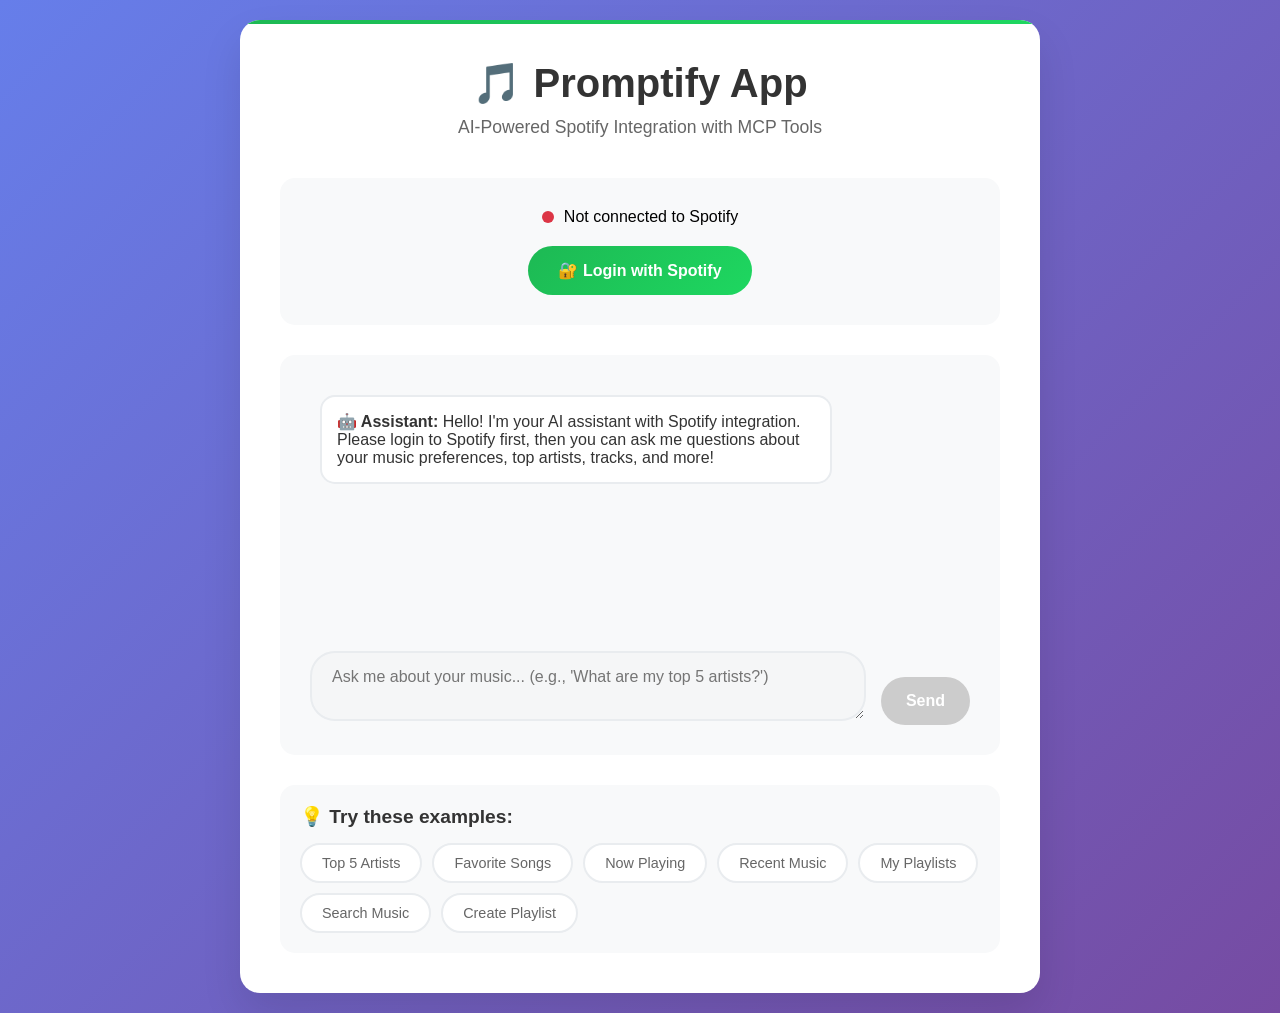
==== app/view/index.html @ a99286ca "restruction of the project" ====
<!DOCTYPE html>
<html lang="en">
<head>
    <meta charset="UTF-8">
    <meta name="viewport" content="width=device-width, initial-scale=1.0">
    <title>Promptify App - AI-Powered Spotify Integration</title>
    <style>
        * {
            margin: 0;
            padding: 0;
            box-sizing: border-box;
        }

        body {
            font-family: 'Segoe UI', Tahoma, Geneva, Verdana, sans-serif;
            background: linear-gradient(135deg, #667eea 0%, #764ba2 100%);
            min-height: 100vh;
            display: flex;
            align-items: center;
            justify-content: center;
            padding: 20px;
        }

        .container {
            background: white;
            border-radius: 20px;
            box-shadow: 0 20px 40px rgba(0, 0, 0, 0.1);
            padding: 40px;
            max-width: 800px;
            width: 100%;
            position: relative;
            overflow: hidden;
        }

        .container::before {
            content: '';
            position: absolute;
            top: 0;
            left: 0;
            right: 0;
            height: 4px;
            background: linear-gradient(90deg, #1db954, #1ed760);
        }

        .header {
            text-align: center;
            margin-bottom: 40px;
        }

        .header h1 {
            color: #333;
            font-size: 2.5rem;
            margin-bottom: 10px;
            font-weight: 700;
        }

        .header p {
            color: #666;
            font-size: 1.1rem;
        }

        .auth-section {
            background: #f8f9fa;
            border-radius: 15px;
            padding: 30px;
            margin-bottom: 30px;
            text-align: center;
        }

        .auth-status {
            display: flex;
            align-items: center;
            justify-content: center;
            gap: 10px;
            margin-bottom: 20px;
        }

        .status-indicator {
            width: 12px;
            height: 12px;
            border-radius: 50%;
            background: #dc3545;
            animation: pulse 2s infinite;
        }

        .status-indicator.connected {
            background: #28a745;
        }

        @keyframes pulse {
            0% { opacity: 1; }
            50% { opacity: 0.5; }
            100% { opacity: 1; }
        }

        .btn {
            background: linear-gradient(135deg, #1db954, #1ed760);
            color: white;
            border: none;
            padding: 15px 30px;
            border-radius: 50px;
            font-size: 1rem;
            font-weight: 600;
            cursor: pointer;
            transition: all 0.3s ease;
            text-decoration: none;
            display: inline-block;
        }

        .btn:hover {
            transform: translateY(-2px);
            box-shadow: 0 10px 20px rgba(29, 185, 84, 0.3);
        }

        .btn:disabled {
            background: #ccc;
            cursor: not-allowed;
            transform: none;
            box-shadow: none;
        }

        .chat-container {
            background: #f8f9fa;
            border-radius: 15px;
            padding: 30px;
            margin-bottom: 30px;
            min-height: 400px;
            display: flex;
            flex-direction: column;
        }

        .chat-messages {
            flex: 1;
            overflow-y: auto;
            margin-bottom: 20px;
            max-height: 300px;
            padding: 10px;
        }

        .message {
            margin-bottom: 15px;
            padding: 15px;
            border-radius: 15px;
            max-width: 80%;
            word-wrap: break-word;
        }

        .message.user {
            background: linear-gradient(135deg, #667eea, #764ba2);
            color: white;
            margin-left: auto;
            text-align: right;
        }

        .message.assistant {
            background: white;
            border: 2px solid #e9ecef;
            color: #333;
        }

        .message.loading {
            background: #e9ecef;
            color: #666;
            font-style: italic;
        }

        .input-section {
            display: flex;
            gap: 15px;
            align-items: flex-end;
        }

        .input-container {
            flex: 1;
            position: relative;
        }

        .prompt-input {
            width: 100%;
            padding: 15px 20px;
            border: 2px solid #e9ecef;
            border-radius: 25px;
            font-size: 1rem;
            resize: vertical;
            min-height: 50px;
            max-height: 120px;
            font-family: inherit;
            transition: border-color 0.3s ease;
        }

        .prompt-input:focus {
            outline: none;
            border-color: #1db954;
        }

        .send-btn {
            background: linear-gradient(135deg, #1db954, #1ed760);
            color: white;
            border: none;
            padding: 15px 25px;
            border-radius: 25px;
            font-size: 1rem;
            font-weight: 600;
            cursor: pointer;
            transition: all 0.3s ease;
            white-space: nowrap;
        }

        .send-btn:hover:not(:disabled) {
            transform: translateY(-2px);
            box-shadow: 0 10px 20px rgba(29, 185, 84, 0.3);
        }

        .send-btn:disabled {
            background: #ccc;
            cursor: not-allowed;
            transform: none;
            box-shadow: none;
        }

        .examples {
            background: #f8f9fa;
            border-radius: 15px;
            padding: 20px;
        }

        .examples h3 {
            color: #333;
            margin-bottom: 15px;
            font-size: 1.2rem;
        }

        .example-buttons {
            display: flex;
            flex-wrap: wrap;
            gap: 10px;
        }

        .example-btn {
            background: white;
            color: #666;
            border: 2px solid #e9ecef;
            padding: 10px 20px;
            border-radius: 20px;
            font-size: 0.9rem;
            cursor: pointer;
            transition: all 0.3s ease;
        }

        .example-btn:hover {
            border-color: #1db954;
            color: #1db954;
        }

        .token-info {
            background: #e8f5e8;
            border: 1px solid #28a745;
            border-radius: 10px;
            padding: 15px;
            margin-top: 20px;
            font-size: 0.9rem;
            color: #155724;
        }

        .error-message {
            background: #f8d7da;
            border: 1px solid #f5c6cb;
            border-radius: 10px;
            padding: 15px;
            margin-top: 20px;
            color: #721c24;
        }

        .loading-spinner {
            display: inline-block;
            width: 20px;
            height: 20px;
            border: 3px solid #f3f3f3;
            border-top: 3px solid #1db954;
            border-radius: 50%;
            animation: spin 1s linear infinite;
        }

        @keyframes spin {
            0% { transform: rotate(0deg); }
            100% { transform: rotate(360deg); }
        }

        @media (max-width: 768px) {
            .container {
                padding: 20px;
                margin: 10px;
            }

            .header h1 {
                font-size: 2rem;
            }

            .input-section {
                flex-direction: column;
            }

            .example-buttons {
                justify-content: center;
            }
        }
    </style>
</head>
<body>
    <div class="container">
        <div class="header">
            <h1>🎵 Promptify App</h1>
            <p>AI-Powered Spotify Integration with MCP Tools</p>
        </div>

        <div class="auth-section">
            <div class="auth-status">
                <div class="status-indicator" id="statusIndicator"></div>
                <span id="authStatus">Not connected to Spotify</span>
            </div>
            <button class="btn" id="loginBtn" onclick="loginToSpotify()">
                🔐 Login with Spotify
            </button>
            <button class="btn" id="logoutBtn" onclick="logoutFromSpotify()" style="display: none; margin-left: 10px;">
                🚪 Logout
            </button>
            <div id="tokenInfo" class="token-info" style="display: none;">
                <strong>✅ Connected!</strong> Your Spotify token is automatically managed.
            </div>
        </div>

        <div class="chat-container">
            <div class="chat-messages" id="chatMessages">
                <div class="message assistant">
                    <strong>🤖 Assistant:</strong> Hello! I'm your AI assistant with Spotify integration. 
                    Please login to Spotify first, then you can ask me questions about your music preferences, 
                    top artists, tracks, and more!
                </div>
            </div>

            <div class="input-section">
                <div class="input-container">
                    <textarea 
                        class="prompt-input" 
                        id="promptInput" 
                        placeholder="Ask me about your music... (e.g., 'What are my top 5 artists?')"
                        rows="2"
                        disabled
                    ></textarea>
                </div>
                <button class="send-btn" id="sendBtn" onclick="sendMessage()" disabled>
                    Send
                </button>
            </div>
        </div>

        <div class="examples">
            <h3>💡 Try these examples:</h3>
            <div class="example-buttons">
                <button class="example-btn" onclick="useExample('What are my top 5 artists?')">
                    Top 5 Artists
                </button>
                <button class="example-btn" onclick="useExample('What are my favorite songs?')">
                    Favorite Songs
                </button>
                <button class="example-btn" onclick="useExample('What is currently playing?')">
                    Now Playing
                </button>
                <button class="example-btn" onclick="useExample('What did I listen to recently?')">
                    Recent Music
                </button>
                <button class="example-btn" onclick="useExample('What playlists do I have?')">
                    My Playlists
                </button>
                <button class="example-btn" onclick="useExample('Search for songs by Taylor Swift')">
                    Search Music
                </button>
                <button class="example-btn" onclick="useExample('Make me a playlist of 15 tracks combining melodic death/black metal')">
                    Create Playlist
                </button>
            </div>
        </div>
    </div>

    <script>
        let spotifyToken = null;
        let isAuthenticated = false;

        // Check authentication status on page load
        window.onload = function() {
            checkAuthStatus();
        };

        async function checkAuthStatus() {
            try {
                // Check if we have a token in localStorage
                const savedToken = localStorage.getItem('spotify_token');
                const tokenExpiry = localStorage.getItem('spotify_token_expiry');
                
                if (savedToken && tokenExpiry && new Date() < new Date(tokenExpiry)) {
                    spotifyToken = savedToken;
                    isAuthenticated = true;
                    updateAuthStatus(true);
                } else {
                    // Clear expired token
                    localStorage.removeItem('spotify_token');
                    localStorage.removeItem('spotify_token_expiry');
                    updateAuthStatus(false);
                }
            } catch (error) {
                console.error('Error checking auth status:', error);
                updateAuthStatus(false);
            }
        }

        function updateAuthStatus(authenticated) {
            const statusIndicator = document.getElementById('statusIndicator');
            const authStatus = document.getElementById('authStatus');
            const loginBtn = document.getElementById('loginBtn');
            const logoutBtn = document.getElementById('logoutBtn');
            const tokenInfo = document.getElementById('tokenInfo');
            const promptInput = document.getElementById('promptInput');
            const sendBtn = document.getElementById('sendBtn');

            if (authenticated) {
                statusIndicator.classList.add('connected');
                authStatus.textContent = 'Connected to Spotify';
                loginBtn.textContent = '🔄 Reconnect to Spotify';
                logoutBtn.style.display = 'inline-block';
                tokenInfo.style.display = 'block';
                promptInput.disabled = false;
                sendBtn.disabled = false;
            } else {
                statusIndicator.classList.remove('connected');
                authStatus.textContent = 'Not connected to Spotify';
                loginBtn.textContent = '🔐 Login with Spotify';
                logoutBtn.style.display = 'none';
                tokenInfo.style.display = 'none';
                promptInput.disabled = true;
                sendBtn.disabled = true;
            }
        }

        function loginToSpotify() {
            // Check if user is already authenticated
            if (isAuthenticated) {
                // User is already logged in, show a friendly message
                const chatMessages = document.getElementById('chatMessages');
                const messageId = addMessage('assistant', 'You are already logged in to Spotify! You can start asking questions about your music right away. 🎵', false);
                return;
            }
            
            // User is not authenticated, proceed with login
            window.location.href = '/login';
        }

        function logoutFromSpotify() {
            // Clear stored tokens
            localStorage.removeItem('spotify_token');
            localStorage.removeItem('spotify_token_expiry');
            
            // Reset authentication state
            spotifyToken = null;
            isAuthenticated = false;
            
            // Update UI
            updateAuthStatus(false);
            
            // Clear chat messages
            const chatMessages = document.getElementById('chatMessages');
            chatMessages.innerHTML = '<div class="message assistant"><strong>🤖 Assistant:</strong> You have been logged out. Please login again to continue using Spotify features.</div>';
            
            alert('Successfully logged out from Spotify!');
        }

        function useExample(example) {
            if (!isAuthenticated) {
                alert('Please login to Spotify first!');
                return;
            }
            document.getElementById('promptInput').value = example;
        }

        async function sendMessage() {
            const promptInput = document.getElementById('promptInput');
            const sendBtn = document.getElementById('sendBtn');
            const chatMessages = document.getElementById('chatMessages');
            
            const message = promptInput.value.trim();
            if (!message) return;

            if (!isAuthenticated) {
                alert('Please login to Spotify first!');
                return;
            }

            // Add user message to chat
            addMessage('user', message);
            promptInput.value = '';
            
            // Add loading message
            const loadingId = addMessage('assistant', 'Thinking...', true);
            
            // Disable send button
            sendBtn.disabled = true;
            sendBtn.innerHTML = '<div class="loading-spinner"></div>';

            try {
                const response = await fetch('/ask', {
                    method: 'POST',
                    headers: {
                        'Content-Type': 'application/json',
                    },
                    body: JSON.stringify({
                        prompt: message,
                        spotify_access_token: spotifyToken
                    })
                });

                const data = await response.json();
                
                // Remove loading message
                removeMessage(loadingId);
                
                if (response.ok) {
                    addMessage('assistant', data.answer);
                } else {
                    addMessage('assistant', `Error: ${data.detail || 'Something went wrong'}`);
                }
            } catch (error) {
                removeMessage(loadingId);
                addMessage('assistant', `Error: ${error.message}`);
            } finally {
                // Re-enable send button
                sendBtn.disabled = false;
                sendBtn.textContent = 'Send';
            }
        }

        function addMessage(sender, content, isLoading = false) {
            const chatMessages = document.getElementById('chatMessages');
            const messageDiv = document.createElement('div');
            const messageId = 'msg_' + Date.now() + '_' + Math.random().toString(36).substr(2, 9);
            
            messageDiv.id = messageId;
            messageDiv.className = `message ${sender}`;
            
            if (isLoading) {
                messageDiv.innerHTML = `<strong>🤖 Assistant:</strong> <div class="loading-spinner"></div> ${content}`;
            } else {
                const senderName = sender === 'user' ? '👤 You' : '🤖 Assistant';
                messageDiv.innerHTML = `<strong>${senderName}:</strong> ${content}`;
            }
            
            chatMessages.appendChild(messageDiv);
            chatMessages.scrollTop = chatMessages.scrollHeight;
            
            return messageId;
        }

        function removeMessage(messageId) {
            const message = document.getElementById(messageId);
            if (message) {
                message.remove();
            }
        }

        // Handle Enter key in textarea
        document.getElementById('promptInput').addEventListener('keydown', function(e) {
            if (e.key === 'Enter' && !e.shiftKey) {
                e.preventDefault();
                sendMessage();
            }
        });

        // Auto-resize textarea
        document.getElementById('promptInput').addEventListener('input', function() {
            this.style.height = 'auto';
            this.style.height = Math.min(this.scrollHeight, 120) + 'px';
        });
    </script>
</body>
</html>
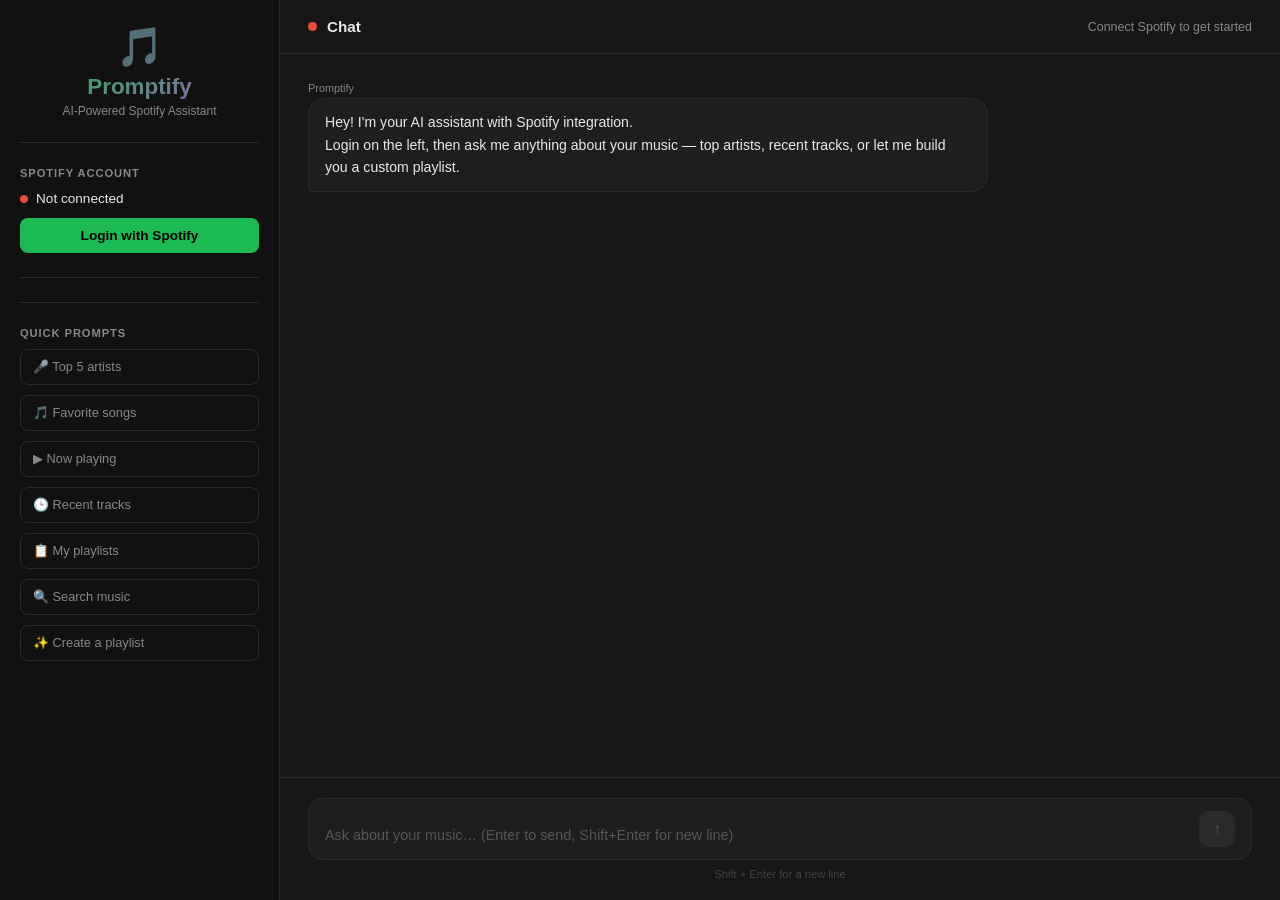
==== commit 60032459: "enhance UI and add database schema and conversation/message management" ====
--- a/app/view/index.html
+++ b/app/view/index.html
@@ -3,581 +3,670 @@
 <head>
     <meta charset="UTF-8">
     <meta name="viewport" content="width=device-width, initial-scale=1.0">
-    <title>Promptify App - AI-Powered Spotify Integration</title>
+    <title>Promptify — AI Spotify Assistant</title>
     <style>
-        * {
-            margin: 0;
-            padding: 0;
-            box-sizing: border-box;
-        }
-
-        body {
+        * { margin: 0; padding: 0; box-sizing: border-box; }
+
+        :root {
+            --green:      #1db954;
+            --green-dim:  #17a349;
+            --purple:     #764ba2;
+            --purple-dim: #5a3880;
+            --bg:         #0d0d0d;
+            --sidebar-bg: #111111;
+            --chat-bg:    #161616;
+            --border:     #2a2a2a;
+            --text:       #e8e8e8;
+            --text-muted: #888;
+            --user-bubble:    #764ba2;
+            --assist-bubble:  #1e1e1e;
+        }
+
+        html, body {
+            height: 100%;
             font-family: 'Segoe UI', Tahoma, Geneva, Verdana, sans-serif;
-            background: linear-gradient(135deg, #667eea 0%, #764ba2 100%);
-            min-height: 100vh;
+            background: var(--bg);
+            color: var(--text);
+            overflow: hidden;
+        }
+
+        /* ── LAYOUT ─────────────────────────────────────────── */
+        .app {
+            display: flex;
+            height: 100vh;
+        }
+
+        /* ── SIDEBAR ─────────────────────────────────────────── */
+        .sidebar {
+            width: 280px;
+            min-width: 280px;
+            background: var(--sidebar-bg);
+            border-right: 1px solid var(--border);
+            display: flex;
+            flex-direction: column;
+            overflow-y: auto;
+            padding: 28px 20px;
+            gap: 24px;
+        }
+
+        .brand {
+            text-align: center;
+        }
+
+        .brand-icon {
+            font-size: 2.4rem;
+            line-height: 1;
+            margin-bottom: 8px;
+        }
+
+        .brand h1 {
+            font-size: 1.4rem;
+            font-weight: 700;
+            background: linear-gradient(135deg, var(--green), #9b59b6);
+            -webkit-background-clip: text;
+            -webkit-text-fill-color: transparent;
+            background-clip: text;
+        }
+
+        .brand p {
+            font-size: 0.75rem;
+            color: var(--text-muted);
+            margin-top: 4px;
+        }
+
+        .divider {
+            height: 1px;
+            background: var(--border);
+        }
+
+        /* auth */
+        .auth-section { display: flex; flex-direction: column; gap: 12px; }
+
+        .auth-label {
+            font-size: 0.7rem;
+            font-weight: 600;
+            letter-spacing: 0.08em;
+            text-transform: uppercase;
+            color: var(--text-muted);
+        }
+
+        .auth-status {
             display: flex;
             align-items: center;
-            justify-content: center;
-            padding: 20px;
-        }
-
-        .container {
-            background: white;
-            border-radius: 20px;
-            box-shadow: 0 20px 40px rgba(0, 0, 0, 0.1);
-            padding: 40px;
-            max-width: 800px;
-            width: 100%;
-            position: relative;
-            overflow: hidden;
-        }
-
-        .container::before {
-            content: '';
-            position: absolute;
-            top: 0;
-            left: 0;
-            right: 0;
-            height: 4px;
-            background: linear-gradient(90deg, #1db954, #1ed760);
-        }
-
-        .header {
+            gap: 8px;
+            font-size: 0.85rem;
+        }
+
+        .dot {
+            width: 8px;
+            height: 8px;
+            border-radius: 50%;
+            background: #e74c3c;
+            flex-shrink: 0;
+            animation: pulse 2s infinite;
+        }
+
+        .dot.connected { background: var(--green); animation: none; }
+
+        @keyframes pulse {
+            0%, 100% { opacity: 1; }
+            50%       { opacity: 0.35; }
+        }
+
+        .btn-login {
+            background: var(--green);
+            color: #000;
+            border: none;
+            padding: 10px 16px;
+            border-radius: 8px;
+            font-size: 0.85rem;
+            font-weight: 700;
+            cursor: pointer;
+            transition: background 0.2s;
             text-align: center;
-            margin-bottom: 40px;
-        }
-
-        .header h1 {
-            color: #333;
-            font-size: 2.5rem;
-            margin-bottom: 10px;
-            font-weight: 700;
-        }
-
-        .header p {
-            color: #666;
-            font-size: 1.1rem;
-        }
-
-        .auth-section {
-            background: #f8f9fa;
-            border-radius: 15px;
-            padding: 30px;
-            margin-bottom: 30px;
-            text-align: center;
-        }
-
-        .auth-status {
-            display: flex;
-            align-items: center;
-            justify-content: center;
-            gap: 10px;
-            margin-bottom: 20px;
-        }
-
-        .status-indicator {
-            width: 12px;
-            height: 12px;
-            border-radius: 50%;
-            background: #dc3545;
-            animation: pulse 2s infinite;
-        }
-
-        .status-indicator.connected {
-            background: #28a745;
-        }
-
-        @keyframes pulse {
-            0% { opacity: 1; }
-            50% { opacity: 0.5; }
-            100% { opacity: 1; }
-        }
-
-        .btn {
-            background: linear-gradient(135deg, #1db954, #1ed760);
-            color: white;
-            border: none;
-            padding: 15px 30px;
-            border-radius: 50px;
-            font-size: 1rem;
+        }
+
+        .btn-login:hover { background: var(--green-dim); }
+
+        .btn-new-chat {
+            background: transparent;
+            color: var(--text);
+            border: 1px solid var(--border);
+            padding: 9px 16px;
+            border-radius: 8px;
+            font-size: 0.82rem;
             font-weight: 600;
             cursor: pointer;
-            transition: all 0.3s ease;
-            text-decoration: none;
-            display: inline-block;
-        }
-
-        .btn:hover {
-            transform: translateY(-2px);
-            box-shadow: 0 10px 20px rgba(29, 185, 84, 0.3);
-        }
-
-        .btn:disabled {
-            background: #ccc;
-            cursor: not-allowed;
-            transform: none;
-            box-shadow: none;
-        }
-
-        .chat-container {
-            background: #f8f9fa;
-            border-radius: 15px;
-            padding: 30px;
-            margin-bottom: 30px;
-            min-height: 400px;
+            transition: all 0.18s;
+            text-align: center;
+        }
+
+        .btn-new-chat:hover { border-color: var(--green); color: var(--green); }
+
+        .btn-logout {
+            background: transparent;
+            color: var(--text-muted);
+            border: 1px solid var(--border);
+            padding: 8px 16px;
+            border-radius: 8px;
+            font-size: 0.8rem;
+            cursor: pointer;
+            transition: all 0.2s;
+        }
+
+        .btn-logout:hover { border-color: #e74c3c; color: #e74c3c; }
+
+        .connected-badge {
+            background: rgba(29,185,84,0.12);
+            border: 1px solid rgba(29,185,84,0.3);
+            color: var(--green);
+            border-radius: 6px;
+            padding: 8px 12px;
+            font-size: 0.78rem;
+        }
+
+        /* examples */
+        .examples-section { display: flex; flex-direction: column; gap: 10px; }
+
+        .examples-label {
+            font-size: 0.7rem;
+            font-weight: 600;
+            letter-spacing: 0.08em;
+            text-transform: uppercase;
+            color: var(--text-muted);
+        }
+
+        .example-btn {
+            background: transparent;
+            color: var(--text-muted);
+            border: 1px solid var(--border);
+            padding: 8px 12px;
+            border-radius: 8px;
+            font-size: 0.8rem;
+            cursor: pointer;
+            text-align: left;
+            transition: all 0.18s;
+            line-height: 1.4;
+        }
+
+        .example-btn:hover {
+            border-color: var(--green);
+            color: var(--green);
+            background: rgba(29,185,84,0.06);
+        }
+
+        /* ── CHAT PANEL ──────────────────────────────────────── */
+        .chat-panel {
+            flex: 1;
             display: flex;
             flex-direction: column;
-        }
-
+            background: var(--chat-bg);
+            overflow: hidden;
+        }
+
+        .chat-header {
+            padding: 18px 28px;
+            border-bottom: 1px solid var(--border);
+            display: flex;
+            align-items: center;
+            gap: 10px;
+            background: var(--chat-bg);
+            flex-shrink: 0;
+        }
+
+        .chat-header-dot {
+            width: 9px;
+            height: 9px;
+            border-radius: 50%;
+            background: #e74c3c;
+            flex-shrink: 0;
+        }
+
+        .chat-header-dot.connected { background: var(--green); }
+
+        .chat-header-title {
+            font-size: 0.95rem;
+            font-weight: 600;
+        }
+
+        .chat-header-sub {
+            font-size: 0.78rem;
+            color: var(--text-muted);
+            margin-left: auto;
+        }
+
+        /* messages feed */
         .chat-messages {
             flex: 1;
             overflow-y: auto;
-            margin-bottom: 20px;
-            max-height: 300px;
-            padding: 10px;
-        }
+            padding: 28px;
+            display: flex;
+            flex-direction: column;
+            gap: 16px;
+            scrollbar-width: thin;
+            scrollbar-color: var(--border) transparent;
+        }
+
+        .chat-messages::-webkit-scrollbar { width: 5px; }
+        .chat-messages::-webkit-scrollbar-thumb { background: var(--border); border-radius: 4px; }
 
         .message {
-            margin-bottom: 15px;
-            padding: 15px;
-            border-radius: 15px;
-            max-width: 80%;
+            display: flex;
+            flex-direction: column;
+            max-width: 72%;
             word-wrap: break-word;
-        }
-
-        .message.user {
-            background: linear-gradient(135deg, #667eea, #764ba2);
-            color: white;
-            margin-left: auto;
-            text-align: right;
-        }
-
-        .message.assistant {
-            background: white;
-            border: 2px solid #e9ecef;
-            color: #333;
-        }
-
-        .message.loading {
-            background: #e9ecef;
-            color: #666;
+            animation: fadeUp 0.2s ease;
+        }
+
+        @keyframes fadeUp {
+            from { opacity: 0; transform: translateY(8px); }
+            to   { opacity: 1; transform: translateY(0); }
+        }
+
+        .message.user  { align-self: flex-end; align-items: flex-end; }
+        .message.assistant { align-self: flex-start; align-items: flex-start; }
+
+        .message-label {
+            font-size: 0.68rem;
+            color: var(--text-muted);
+            margin-bottom: 4px;
+            font-weight: 500;
+        }
+
+        .message-bubble {
+            padding: 12px 16px;
+            border-radius: 16px;
+            font-size: 0.88rem;
+            line-height: 1.6;
+        }
+
+        .message.user .message-bubble {
+            background: var(--user-bubble);
+            color: #fff;
+            border-bottom-right-radius: 4px;
+        }
+
+        .message.assistant .message-bubble {
+            background: var(--assist-bubble);
+            border: 1px solid var(--border);
+            color: var(--text);
+            border-bottom-left-radius: 4px;
+        }
+
+        .message.loading .message-bubble {
+            display: flex;
+            align-items: center;
+            gap: 10px;
+            color: var(--text-muted);
             font-style: italic;
         }
 
-        .input-section {
-            display: flex;
-            gap: 15px;
+        /* input bar */
+        .chat-input-bar {
+            padding: 20px 28px;
+            border-top: 1px solid var(--border);
+            background: var(--chat-bg);
+            flex-shrink: 0;
+        }
+
+        .input-row {
+            display: flex;
+            gap: 12px;
             align-items: flex-end;
-        }
-
-        .input-container {
+            background: #1e1e1e;
+            border: 1px solid var(--border);
+            border-radius: 14px;
+            padding: 12px 16px;
+            transition: border-color 0.2s;
+        }
+
+        .input-row:focus-within { border-color: var(--green); }
+
+        .prompt-input {
             flex: 1;
-            position: relative;
-        }
-
-        .prompt-input {
-            width: 100%;
-            padding: 15px 20px;
-            border: 2px solid #e9ecef;
-            border-radius: 25px;
-            font-size: 1rem;
-            resize: vertical;
-            min-height: 50px;
+            background: transparent;
+            border: none;
+            color: var(--text);
+            font-size: 0.9rem;
+            resize: none;
+            min-height: 22px;
             max-height: 120px;
             font-family: inherit;
-            transition: border-color 0.3s ease;
-        }
-
-        .prompt-input:focus {
+            line-height: 1.5;
             outline: none;
-            border-color: #1db954;
-        }
+        }
+
+        .prompt-input::placeholder { color: #555; }
 
         .send-btn {
-            background: linear-gradient(135deg, #1db954, #1ed760);
-            color: white;
+            background: var(--green);
+            color: #000;
             border: none;
-            padding: 15px 25px;
-            border-radius: 25px;
+            width: 36px;
+            height: 36px;
+            border-radius: 10px;
             font-size: 1rem;
-            font-weight: 600;
             cursor: pointer;
-            transition: all 0.3s ease;
-            white-space: nowrap;
-        }
-
-        .send-btn:hover:not(:disabled) {
-            transform: translateY(-2px);
-            box-shadow: 0 10px 20px rgba(29, 185, 84, 0.3);
-        }
-
-        .send-btn:disabled {
-            background: #ccc;
-            cursor: not-allowed;
-            transform: none;
-            box-shadow: none;
-        }
-
-        .examples {
-            background: #f8f9fa;
-            border-radius: 15px;
-            padding: 20px;
-        }
-
-        .examples h3 {
-            color: #333;
-            margin-bottom: 15px;
-            font-size: 1.2rem;
-        }
-
-        .example-buttons {
-            display: flex;
-            flex-wrap: wrap;
-            gap: 10px;
-        }
-
-        .example-btn {
-            background: white;
-            color: #666;
-            border: 2px solid #e9ecef;
-            padding: 10px 20px;
-            border-radius: 20px;
-            font-size: 0.9rem;
-            cursor: pointer;
-            transition: all 0.3s ease;
-        }
-
-        .example-btn:hover {
-            border-color: #1db954;
-            color: #1db954;
-        }
-
-        .token-info {
-            background: #e8f5e8;
-            border: 1px solid #28a745;
-            border-radius: 10px;
-            padding: 15px;
-            margin-top: 20px;
-            font-size: 0.9rem;
-            color: #155724;
-        }
-
-        .error-message {
-            background: #f8d7da;
-            border: 1px solid #f5c6cb;
-            border-radius: 10px;
-            padding: 15px;
-            margin-top: 20px;
-            color: #721c24;
-        }
-
-        .loading-spinner {
-            display: inline-block;
-            width: 20px;
-            height: 20px;
-            border: 3px solid #f3f3f3;
-            border-top: 3px solid #1db954;
+            flex-shrink: 0;
+            display: flex;
+            align-items: center;
+            justify-content: center;
+            transition: background 0.2s, transform 0.15s;
+        }
+
+        .send-btn:hover:not(:disabled) { background: var(--green-dim); transform: scale(1.05); }
+        .send-btn:disabled { background: #2a2a2a; color: #555; cursor: not-allowed; }
+
+        .input-hint {
+            font-size: 0.7rem;
+            color: #444;
+            margin-top: 8px;
+            text-align: center;
+        }
+
+        /* spinner */
+        .spinner {
+            width: 14px;
+            height: 14px;
+            border: 2px solid #333;
+            border-top-color: var(--green);
             border-radius: 50%;
-            animation: spin 1s linear infinite;
+            animation: spin 0.7s linear infinite;
+            flex-shrink: 0;
         }
 
         @keyframes spin {
-            0% { transform: rotate(0deg); }
-            100% { transform: rotate(360deg); }
-        }
-
-        @media (max-width: 768px) {
-            .container {
-                padding: 20px;
-                margin: 10px;
-            }
-
-            .header h1 {
-                font-size: 2rem;
-            }
-
-            .input-section {
-                flex-direction: column;
-            }
-
-            .example-buttons {
-                justify-content: center;
-            }
+            to { transform: rotate(360deg); }
+        }
+
+        /* ── RESPONSIVE ──────────────────────────────────────── */
+        @media (max-width: 680px) {
+            .sidebar { width: 100%; min-width: unset; height: auto; border-right: none; border-bottom: 1px solid var(--border); overflow: visible; }
+            .app { flex-direction: column; }
+            .chat-panel { min-height: 0; }
         }
     </style>
 </head>
 <body>
-    <div class="container">
-        <div class="header">
-            <h1>🎵 Promptify App</h1>
-            <p>AI-Powered Spotify Integration with MCP Tools</p>
+<div class="app">
+
+    <!-- ── SIDEBAR ───────────────────────────────────────────── -->
+    <aside class="sidebar">
+
+        <div class="brand">
+            <div class="brand-icon">🎵</div>
+            <h1>Promptify</h1>
+            <p>AI-Powered Spotify Assistant</p>
         </div>
 
+        <div class="divider"></div>
+
         <div class="auth-section">
+            <div class="auth-label">Spotify Account</div>
             <div class="auth-status">
-                <div class="status-indicator" id="statusIndicator"></div>
-                <span id="authStatus">Not connected to Spotify</span>
+                <div class="dot" id="statusDot"></div>
+                <span id="authStatus">Not connected</span>
             </div>
-            <button class="btn" id="loginBtn" onclick="loginToSpotify()">
-                🔐 Login with Spotify
+            <button class="btn-login" id="loginBtn" onclick="loginToSpotify()">
+                Login with Spotify
             </button>
-            <button class="btn" id="logoutBtn" onclick="logoutFromSpotify()" style="display: none; margin-left: 10px;">
-                🚪 Logout
+            <button class="btn-logout" id="logoutBtn" onclick="logoutFromSpotify()" style="display:none">
+                Disconnect
             </button>
-            <div id="tokenInfo" class="token-info" style="display: none;">
-                <strong>✅ Connected!</strong> Your Spotify token is automatically managed.
+            <div id="connectedBadge" class="connected-badge" style="display:none">
+                ✓ Token active — ready to chat
             </div>
         </div>
 
-        <div class="chat-container">
-            <div class="chat-messages" id="chatMessages">
-                <div class="message assistant">
-                    <strong>🤖 Assistant:</strong> Hello! I'm your AI assistant with Spotify integration. 
-                    Please login to Spotify first, then you can ask me questions about your music preferences, 
-                    top artists, tracks, and more!
+        <div class="divider"></div>
+
+        <button class="btn-new-chat" onclick="newChat()" id="newChatBtn" style="display:none">
+            + New chat
+        </button>
+
+        <div class="divider"></div>
+
+        <div class="examples-section">
+            <div class="examples-label">Quick prompts</div>
+            <button class="example-btn" onclick="useExample('What are my top 5 artists?')">🎤 Top 5 artists</button>
+            <button class="example-btn" onclick="useExample('What are my favorite songs?')">🎵 Favorite songs</button>
+            <button class="example-btn" onclick="useExample('What is currently playing?')">▶ Now playing</button>
+            <button class="example-btn" onclick="useExample('What did I listen to recently?')">🕒 Recent tracks</button>
+            <button class="example-btn" onclick="useExample('What playlists do I have?')">📋 My playlists</button>
+            <button class="example-btn" onclick="useExample('Search for songs by Taylor Swift')">🔍 Search music</button>
+            <button class="example-btn" onclick="useExample('Make me a playlist of 15 tracks combining melodic death/black metal')">✨ Create a playlist</button>
+        </div>
+
+    </aside>
+
+    <!-- ── CHAT PANEL ─────────────────────────────────────────── -->
+    <main class="chat-panel">
+
+        <div class="chat-header">
+            <div class="chat-header-dot" id="chatHeaderDot"></div>
+            <span class="chat-header-title">Chat</span>
+            <span class="chat-header-sub" id="chatHeaderSub">Connect Spotify to get started</span>
+        </div>
+
+        <div class="chat-messages" id="chatMessages">
+            <div class="message assistant">
+                <div class="message-label">Promptify</div>
+                <div class="message-bubble">
+                    Hey! I'm your AI assistant with Spotify integration.<br>
+                    Login on the left, then ask me anything about your music — top artists, recent tracks, or let me build you a custom playlist.
                 </div>
             </div>
-
-            <div class="input-section">
-                <div class="input-container">
-                    <textarea 
-                        class="prompt-input" 
-                        id="promptInput" 
-                        placeholder="Ask me about your music... (e.g., 'What are my top 5 artists?')"
-                        rows="2"
-                        disabled
-                    ></textarea>
-                </div>
-                <button class="send-btn" id="sendBtn" onclick="sendMessage()" disabled>
-                    Send
+        </div>
+
+        <div class="chat-input-bar">
+            <div class="input-row">
+                <textarea
+                    class="prompt-input"
+                    id="promptInput"
+                    placeholder="Ask about your music… (Enter to send, Shift+Enter for new line)"
+                    rows="1"
+                    disabled
+                ></textarea>
+                <button class="send-btn" id="sendBtn" onclick="sendMessage()" disabled title="Send">
+                    ↑
                 </button>
             </div>
+            <div class="input-hint">Shift + Enter for a new line</div>
         </div>
 
-        <div class="examples">
-            <h3>💡 Try these examples:</h3>
-            <div class="example-buttons">
-                <button class="example-btn" onclick="useExample('What are my top 5 artists?')">
-                    Top 5 Artists
-                </button>
-                <button class="example-btn" onclick="useExample('What are my favorite songs?')">
-                    Favorite Songs
-                </button>
-                <button class="example-btn" onclick="useExample('What is currently playing?')">
-                    Now Playing
-                </button>
-                <button class="example-btn" onclick="useExample('What did I listen to recently?')">
-                    Recent Music
-                </button>
-                <button class="example-btn" onclick="useExample('What playlists do I have?')">
-                    My Playlists
-                </button>
-                <button class="example-btn" onclick="useExample('Search for songs by Taylor Swift')">
-                    Search Music
-                </button>
-                <button class="example-btn" onclick="useExample('Make me a playlist of 15 tracks combining melodic death/black metal')">
-                    Create Playlist
-                </button>
-            </div>
-        </div>
-    </div>
-
-    <script>
-        let spotifyToken = null;
-        let isAuthenticated = false;
-
-        // Check authentication status on page load
-        window.onload = function() {
-            checkAuthStatus();
-        };
-
-        async function checkAuthStatus() {
-            try {
-                // Check if we have a token in localStorage
-                const savedToken = localStorage.getItem('spotify_token');
-                const tokenExpiry = localStorage.getItem('spotify_token_expiry');
-                
-                if (savedToken && tokenExpiry && new Date() < new Date(tokenExpiry)) {
-                    spotifyToken = savedToken;
-                    isAuthenticated = true;
-                    updateAuthStatus(true);
-                } else {
-                    // Clear expired token
-                    localStorage.removeItem('spotify_token');
-                    localStorage.removeItem('spotify_token_expiry');
-                    updateAuthStatus(false);
-                }
-            } catch (error) {
-                console.error('Error checking auth status:', error);
-                updateAuthStatus(false);
-            }
-        }
-
-        function updateAuthStatus(authenticated) {
-            const statusIndicator = document.getElementById('statusIndicator');
-            const authStatus = document.getElementById('authStatus');
-            const loginBtn = document.getElementById('loginBtn');
-            const logoutBtn = document.getElementById('logoutBtn');
-            const tokenInfo = document.getElementById('tokenInfo');
-            const promptInput = document.getElementById('promptInput');
-            const sendBtn = document.getElementById('sendBtn');
-
-            if (authenticated) {
-                statusIndicator.classList.add('connected');
-                authStatus.textContent = 'Connected to Spotify';
-                loginBtn.textContent = '🔄 Reconnect to Spotify';
-                logoutBtn.style.display = 'inline-block';
-                tokenInfo.style.display = 'block';
-                promptInput.disabled = false;
-                sendBtn.disabled = false;
-            } else {
-                statusIndicator.classList.remove('connected');
-                authStatus.textContent = 'Not connected to Spotify';
-                loginBtn.textContent = '🔐 Login with Spotify';
-                logoutBtn.style.display = 'none';
-                tokenInfo.style.display = 'none';
-                promptInput.disabled = true;
-                sendBtn.disabled = true;
-            }
-        }
-
-        function loginToSpotify() {
-            // Check if user is already authenticated
-            if (isAuthenticated) {
-                // User is already logged in, show a friendly message
-                const chatMessages = document.getElementById('chatMessages');
-                const messageId = addMessage('assistant', 'You are already logged in to Spotify! You can start asking questions about your music right away. 🎵', false);
-                return;
-            }
-            
-            // User is not authenticated, proceed with login
-            window.location.href = '/login';
-        }
-
-        function logoutFromSpotify() {
-            // Clear stored tokens
+    </main>
+
+</div>
+
+<script>
+    let spotifyToken      = null;
+    let isAuthenticated   = false;
+    let conversationId    = localStorage.getItem('conversation_id') || null;
+
+    function checkAuthStatus() {
+        const savedToken  = localStorage.getItem('spotify_token');
+        const tokenExpiry = localStorage.getItem('spotify_token_expiry');
+
+        if (savedToken && tokenExpiry && new Date() < new Date(tokenExpiry)) {
+            spotifyToken      = savedToken;
+            isAuthenticated   = true;
+            updateAuthStatus(true);
+        } else {
             localStorage.removeItem('spotify_token');
             localStorage.removeItem('spotify_token_expiry');
-            
-            // Reset authentication state
-            spotifyToken = null;
-            isAuthenticated = false;
-            
-            // Update UI
             updateAuthStatus(false);
-            
-            // Clear chat messages
-            const chatMessages = document.getElementById('chatMessages');
-            chatMessages.innerHTML = '<div class="message assistant"><strong>🤖 Assistant:</strong> You have been logged out. Please login again to continue using Spotify features.</div>';
-            
-            alert('Successfully logged out from Spotify!');
-        }
-
-        function useExample(example) {
-            if (!isAuthenticated) {
-                alert('Please login to Spotify first!');
-                return;
+        }
+    }
+
+    function updateAuthStatus(authenticated) {
+        const dot         = document.getElementById('statusDot');
+        const headerDot   = document.getElementById('chatHeaderDot');
+        const authStatus  = document.getElementById('authStatus');
+        const loginBtn    = document.getElementById('loginBtn');
+        const logoutBtn   = document.getElementById('logoutBtn');
+        const newChatBtn  = document.getElementById('newChatBtn');
+        const badge       = document.getElementById('connectedBadge');
+        const input       = document.getElementById('promptInput');
+        const sendBtn     = document.getElementById('sendBtn');
+        const headerSub   = document.getElementById('chatHeaderSub');
+
+        if (authenticated) {
+            dot.classList.add('connected');
+            headerDot.classList.add('connected');
+            authStatus.textContent    = 'Connected';
+            loginBtn.textContent      = 'Reconnect';
+            logoutBtn.style.display   = 'block';
+            newChatBtn.style.display  = 'block';
+            badge.style.display       = 'block';
+            input.disabled            = false;
+            sendBtn.disabled          = false;
+            headerSub.textContent     = 'Spotify connected';
+        } else {
+            dot.classList.remove('connected');
+            headerDot.classList.remove('connected');
+            authStatus.textContent    = 'Not connected';
+            loginBtn.textContent      = 'Login with Spotify';
+            logoutBtn.style.display   = 'none';
+            newChatBtn.style.display  = 'none';
+            badge.style.display       = 'none';
+            input.disabled            = true;
+            sendBtn.disabled          = true;
+            headerSub.textContent     = 'Connect Spotify to get started';
+        }
+    }
+
+    function loginToSpotify() {
+        if (isAuthenticated) {
+            addMessage('assistant', 'You\'re already connected to Spotify! Go ahead and ask me anything. 🎵');
+            return;
+        }
+        window.location.href = '/login';
+    }
+
+    function logoutFromSpotify() {
+        localStorage.removeItem('spotify_token');
+        localStorage.removeItem('spotify_token_expiry');
+        localStorage.removeItem('spotify_refresh_token');
+        localStorage.removeItem('spotify_user_id');
+        localStorage.removeItem('conversation_id');
+        spotifyToken    = null;
+        isAuthenticated = false;
+        conversationId  = null;
+        updateAuthStatus(false);
+        const chatMessages = document.getElementById('chatMessages');
+        chatMessages.innerHTML = '';
+        addMessage('assistant', 'You\'ve been disconnected. Login again whenever you\'re ready.');
+    }
+
+    function newChat() {
+        conversationId = null;
+        localStorage.removeItem('conversation_id');
+        document.getElementById('chatMessages').innerHTML = '';
+        addMessage('assistant', 'New conversation started. What would you like to know about your music?');
+    }
+
+    function useExample(example) {
+        if (!isAuthenticated) {
+            addMessage('assistant', 'Please connect to Spotify first using the button on the left.');
+            return;
+        }
+        const input = document.getElementById('promptInput');
+        input.value = example;
+        input.focus();
+        input.style.height = 'auto';
+        input.style.height = Math.min(input.scrollHeight, 120) + 'px';
+    }
+
+    async function sendMessage() {
+        const input    = document.getElementById('promptInput');
+        const sendBtn  = document.getElementById('sendBtn');
+        const message  = input.value.trim();
+        if (!message) return;
+
+        addMessage('user', message);
+        input.value = '';
+        input.style.height = 'auto';
+
+        const loadingId = addMessage('assistant', 'Thinking…', true);
+        sendBtn.disabled = true;
+        sendBtn.innerHTML = '<div class="spinner"></div>';
+
+        try {
+            const res  = await fetch('/ask', {
+                method: 'POST',
+                headers: { 'Content-Type': 'application/json' },
+                body: JSON.stringify({
+                    prompt: message,
+                    spotify_access_token: spotifyToken,
+                    conversation_id: conversationId
+                })
+            });
+            const data = await res.json();
+            removeMessage(loadingId);
+            if (res.ok) {
+                if (data.conversation_id) {
+                    conversationId = data.conversation_id;
+                    localStorage.setItem('conversation_id', conversationId);
+                }
+                addMessage('assistant', data.answer);
+            } else {
+                addMessage('assistant', `Error: ${data.detail || 'Something went wrong'}`);
             }
-            document.getElementById('promptInput').value = example;
-        }
-
-        async function sendMessage() {
-            const promptInput = document.getElementById('promptInput');
-            const sendBtn = document.getElementById('sendBtn');
-            const chatMessages = document.getElementById('chatMessages');
-            
-            const message = promptInput.value.trim();
-            if (!message) return;
-
-            if (!isAuthenticated) {
-                alert('Please login to Spotify first!');
-                return;
-            }
-
-            // Add user message to chat
-            addMessage('user', message);
-            promptInput.value = '';
-            
-            // Add loading message
-            const loadingId = addMessage('assistant', 'Thinking...', true);
-            
-            // Disable send button
-            sendBtn.disabled = true;
-            sendBtn.innerHTML = '<div class="loading-spinner"></div>';
-
-            try {
-                const response = await fetch('/ask', {
-                    method: 'POST',
-                    headers: {
-                        'Content-Type': 'application/json',
-                    },
-                    body: JSON.stringify({
-                        prompt: message,
-                        spotify_access_token: spotifyToken
-                    })
-                });
-
-                const data = await response.json();
-                
-                // Remove loading message
-                removeMessage(loadingId);
-                
-                if (response.ok) {
-                    addMessage('assistant', data.answer);
-                } else {
-                    addMessage('assistant', `Error: ${data.detail || 'Something went wrong'}`);
-                }
-            } catch (error) {
-                removeMessage(loadingId);
-                addMessage('assistant', `Error: ${error.message}`);
-            } finally {
-                // Re-enable send button
-                sendBtn.disabled = false;
-                sendBtn.textContent = 'Send';
-            }
-        }
-
-        function addMessage(sender, content, isLoading = false) {
-            const chatMessages = document.getElementById('chatMessages');
-            const messageDiv = document.createElement('div');
-            const messageId = 'msg_' + Date.now() + '_' + Math.random().toString(36).substr(2, 9);
-            
-            messageDiv.id = messageId;
-            messageDiv.className = `message ${sender}`;
-            
-            if (isLoading) {
-                messageDiv.innerHTML = `<strong>🤖 Assistant:</strong> <div class="loading-spinner"></div> ${content}`;
-            } else {
-                const senderName = sender === 'user' ? '👤 You' : '🤖 Assistant';
-                messageDiv.innerHTML = `<strong>${senderName}:</strong> ${content}`;
-            }
-            
-            chatMessages.appendChild(messageDiv);
-            chatMessages.scrollTop = chatMessages.scrollHeight;
-            
-            return messageId;
-        }
-
-        function removeMessage(messageId) {
-            const message = document.getElementById(messageId);
-            if (message) {
-                message.remove();
-            }
-        }
-
-        // Handle Enter key in textarea
-        document.getElementById('promptInput').addEventListener('keydown', function(e) {
-            if (e.key === 'Enter' && !e.shiftKey) {
-                e.preventDefault();
-                sendMessage();
-            }
-        });
-
-        // Auto-resize textarea
-        document.getElementById('promptInput').addEventListener('input', function() {
-            this.style.height = 'auto';
-            this.style.height = Math.min(this.scrollHeight, 120) + 'px';
-        });
-    </script>
+        } catch (err) {
+            removeMessage(loadingId);
+            addMessage('assistant', `Error: ${err.message}`);
+        } finally {
+            sendBtn.disabled  = false;
+            sendBtn.innerHTML = '↑';
+        }
+    }
+
+    function addMessage(sender, content, isLoading = false) {
+        const feed  = document.getElementById('chatMessages');
+        const wrap  = document.createElement('div');
+        const msgId = 'msg_' + Date.now() + '_' + Math.random().toString(36).substr(2, 9);
+
+        wrap.id        = msgId;
+        wrap.className = `message ${sender}${isLoading ? ' loading' : ''}`;
+
+        const label  = document.createElement('div');
+        label.className = 'message-label';
+        label.textContent = sender === 'user' ? 'You' : 'Promptify';
+
+        const bubble = document.createElement('div');
+        bubble.className = 'message-bubble';
+
+        if (isLoading) {
+            bubble.innerHTML = '<div class="spinner"></div> ' + content;
+        } else {
+            bubble.innerHTML = content;
+        }
+
+        wrap.appendChild(label);
+        wrap.appendChild(bubble);
+        feed.appendChild(wrap);
+        feed.scrollTop = feed.scrollHeight;
+        return msgId;
+    }
+
+    function removeMessage(id) {
+        const el = document.getElementById(id);
+        if (el) el.remove();
+    }
+
+    document.getElementById('promptInput').addEventListener('keydown', function (e) {
+        if (e.key === 'Enter' && !e.shiftKey) {
+            e.preventDefault();
+            sendMessage();
+        }
+    });
+
+    document.getElementById('promptInput').addEventListener('input', function () {
+        this.style.height = 'auto';
+        this.style.height = Math.min(this.scrollHeight, 120) + 'px';
+    });
+
+    document.addEventListener('DOMContentLoaded', checkAuthStatus);
+</script>
 </body>
 </html>
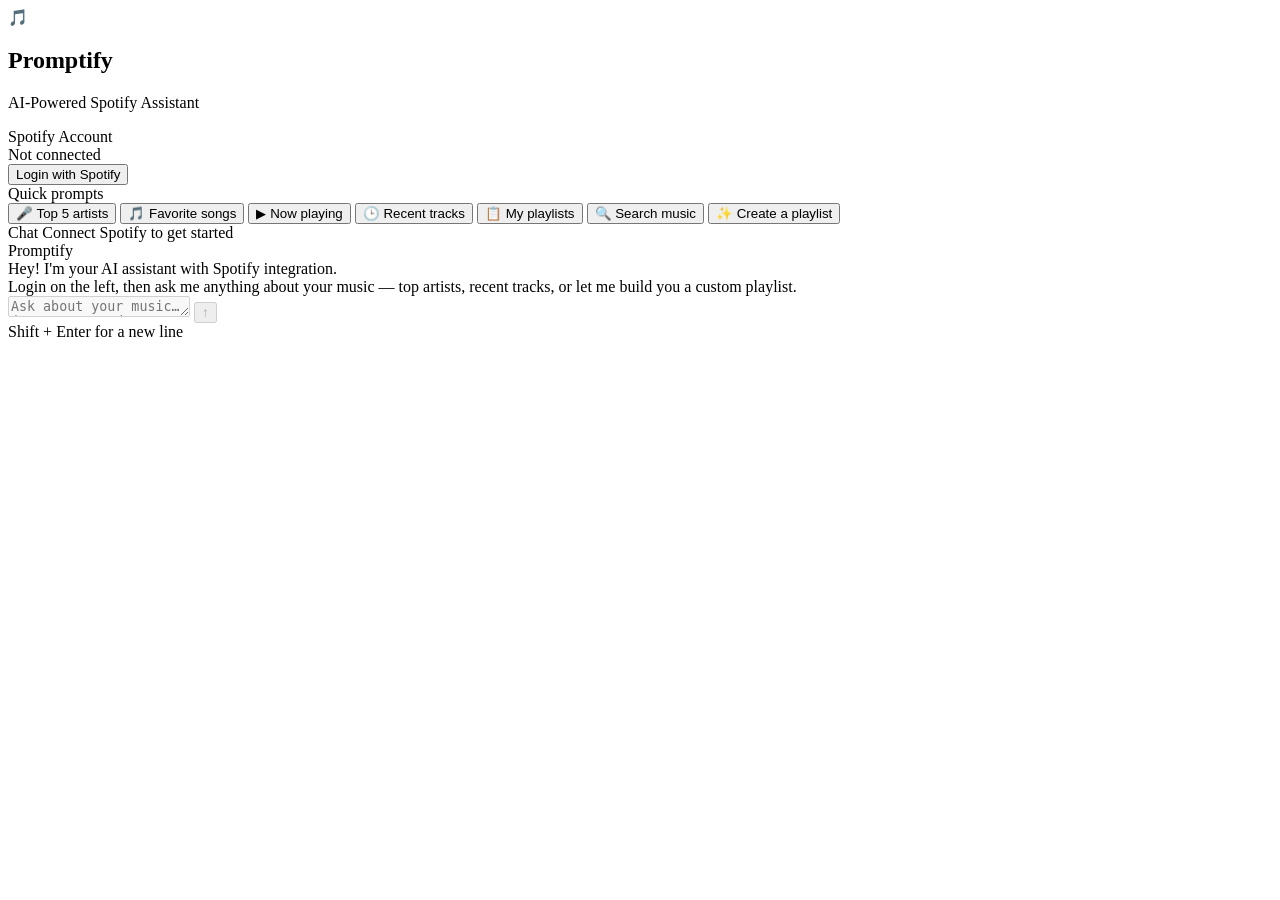
==== commit 19210a8d: "restructuring the UI codes" ====
--- a/app/view/index.html
+++ b/app/view/index.html
@@ -4,388 +4,9 @@
     <meta charset="UTF-8">
     <meta name="viewport" content="width=device-width, initial-scale=1.0">
     <title>Promptify — AI Spotify Assistant</title>
-    <style>
-        * { margin: 0; padding: 0; box-sizing: border-box; }
-
-        :root {
-            --green:      #1db954;
-            --green-dim:  #17a349;
-            --purple:     #764ba2;
-            --purple-dim: #5a3880;
-            --bg:         #0d0d0d;
-            --sidebar-bg: #111111;
-            --chat-bg:    #161616;
-            --border:     #2a2a2a;
-            --text:       #e8e8e8;
-            --text-muted: #888;
-            --user-bubble:    #764ba2;
-            --assist-bubble:  #1e1e1e;
-        }
-
-        html, body {
-            height: 100%;
-            font-family: 'Segoe UI', Tahoma, Geneva, Verdana, sans-serif;
-            background: var(--bg);
-            color: var(--text);
-            overflow: hidden;
-        }
-
-        /* ── LAYOUT ─────────────────────────────────────────── */
-        .app {
-            display: flex;
-            height: 100vh;
-        }
-
-        /* ── SIDEBAR ─────────────────────────────────────────── */
-        .sidebar {
-            width: 280px;
-            min-width: 280px;
-            background: var(--sidebar-bg);
-            border-right: 1px solid var(--border);
-            display: flex;
-            flex-direction: column;
-            overflow-y: auto;
-            padding: 28px 20px;
-            gap: 24px;
-        }
-
-        .brand {
-            text-align: center;
-        }
-
-        .brand-icon {
-            font-size: 2.4rem;
-            line-height: 1;
-            margin-bottom: 8px;
-        }
-
-        .brand h1 {
-            font-size: 1.4rem;
-            font-weight: 700;
-            background: linear-gradient(135deg, var(--green), #9b59b6);
-            -webkit-background-clip: text;
-            -webkit-text-fill-color: transparent;
-            background-clip: text;
-        }
-
-        .brand p {
-            font-size: 0.75rem;
-            color: var(--text-muted);
-            margin-top: 4px;
-        }
-
-        .divider {
-            height: 1px;
-            background: var(--border);
-        }
-
-        /* auth */
-        .auth-section { display: flex; flex-direction: column; gap: 12px; }
-
-        .auth-label {
-            font-size: 0.7rem;
-            font-weight: 600;
-            letter-spacing: 0.08em;
-            text-transform: uppercase;
-            color: var(--text-muted);
-        }
-
-        .auth-status {
-            display: flex;
-            align-items: center;
-            gap: 8px;
-            font-size: 0.85rem;
-        }
-
-        .dot {
-            width: 8px;
-            height: 8px;
-            border-radius: 50%;
-            background: #e74c3c;
-            flex-shrink: 0;
-            animation: pulse 2s infinite;
-        }
-
-        .dot.connected { background: var(--green); animation: none; }
-
-        @keyframes pulse {
-            0%, 100% { opacity: 1; }
-            50%       { opacity: 0.35; }
-        }
-
-        .btn-login {
-            background: var(--green);
-            color: #000;
-            border: none;
-            padding: 10px 16px;
-            border-radius: 8px;
-            font-size: 0.85rem;
-            font-weight: 700;
-            cursor: pointer;
-            transition: background 0.2s;
-            text-align: center;
-        }
-
-        .btn-login:hover { background: var(--green-dim); }
-
-        .btn-new-chat {
-            background: transparent;
-            color: var(--text);
-            border: 1px solid var(--border);
-            padding: 9px 16px;
-            border-radius: 8px;
-            font-size: 0.82rem;
-            font-weight: 600;
-            cursor: pointer;
-            transition: all 0.18s;
-            text-align: center;
-        }
-
-        .btn-new-chat:hover { border-color: var(--green); color: var(--green); }
-
-        .btn-logout {
-            background: transparent;
-            color: var(--text-muted);
-            border: 1px solid var(--border);
-            padding: 8px 16px;
-            border-radius: 8px;
-            font-size: 0.8rem;
-            cursor: pointer;
-            transition: all 0.2s;
-        }
-
-        .btn-logout:hover { border-color: #e74c3c; color: #e74c3c; }
-
-        .connected-badge {
-            background: rgba(29,185,84,0.12);
-            border: 1px solid rgba(29,185,84,0.3);
-            color: var(--green);
-            border-radius: 6px;
-            padding: 8px 12px;
-            font-size: 0.78rem;
-        }
-
-        /* examples */
-        .examples-section { display: flex; flex-direction: column; gap: 10px; }
-
-        .examples-label {
-            font-size: 0.7rem;
-            font-weight: 600;
-            letter-spacing: 0.08em;
-            text-transform: uppercase;
-            color: var(--text-muted);
-        }
-
-        .example-btn {
-            background: transparent;
-            color: var(--text-muted);
-            border: 1px solid var(--border);
-            padding: 8px 12px;
-            border-radius: 8px;
-            font-size: 0.8rem;
-            cursor: pointer;
-            text-align: left;
-            transition: all 0.18s;
-            line-height: 1.4;
-        }
-
-        .example-btn:hover {
-            border-color: var(--green);
-            color: var(--green);
-            background: rgba(29,185,84,0.06);
-        }
-
-        /* ── CHAT PANEL ──────────────────────────────────────── */
-        .chat-panel {
-            flex: 1;
-            display: flex;
-            flex-direction: column;
-            background: var(--chat-bg);
-            overflow: hidden;
-        }
-
-        .chat-header {
-            padding: 18px 28px;
-            border-bottom: 1px solid var(--border);
-            display: flex;
-            align-items: center;
-            gap: 10px;
-            background: var(--chat-bg);
-            flex-shrink: 0;
-        }
-
-        .chat-header-dot {
-            width: 9px;
-            height: 9px;
-            border-radius: 50%;
-            background: #e74c3c;
-            flex-shrink: 0;
-        }
-
-        .chat-header-dot.connected { background: var(--green); }
-
-        .chat-header-title {
-            font-size: 0.95rem;
-            font-weight: 600;
-        }
-
-        .chat-header-sub {
-            font-size: 0.78rem;
-            color: var(--text-muted);
-            margin-left: auto;
-        }
-
-        /* messages feed */
-        .chat-messages {
-            flex: 1;
-            overflow-y: auto;
-            padding: 28px;
-            display: flex;
-            flex-direction: column;
-            gap: 16px;
-            scrollbar-width: thin;
-            scrollbar-color: var(--border) transparent;
-        }
-
-        .chat-messages::-webkit-scrollbar { width: 5px; }
-        .chat-messages::-webkit-scrollbar-thumb { background: var(--border); border-radius: 4px; }
-
-        .message {
-            display: flex;
-            flex-direction: column;
-            max-width: 72%;
-            word-wrap: break-word;
-            animation: fadeUp 0.2s ease;
-        }
-
-        @keyframes fadeUp {
-            from { opacity: 0; transform: translateY(8px); }
-            to   { opacity: 1; transform: translateY(0); }
-        }
-
-        .message.user  { align-self: flex-end; align-items: flex-end; }
-        .message.assistant { align-self: flex-start; align-items: flex-start; }
-
-        .message-label {
-            font-size: 0.68rem;
-            color: var(--text-muted);
-            margin-bottom: 4px;
-            font-weight: 500;
-        }
-
-        .message-bubble {
-            padding: 12px 16px;
-            border-radius: 16px;
-            font-size: 0.88rem;
-            line-height: 1.6;
-        }
-
-        .message.user .message-bubble {
-            background: var(--user-bubble);
-            color: #fff;
-            border-bottom-right-radius: 4px;
-        }
-
-        .message.assistant .message-bubble {
-            background: var(--assist-bubble);
-            border: 1px solid var(--border);
-            color: var(--text);
-            border-bottom-left-radius: 4px;
-        }
-
-        .message.loading .message-bubble {
-            display: flex;
-            align-items: center;
-            gap: 10px;
-            color: var(--text-muted);
-            font-style: italic;
-        }
-
-        /* input bar */
-        .chat-input-bar {
-            padding: 20px 28px;
-            border-top: 1px solid var(--border);
-            background: var(--chat-bg);
-            flex-shrink: 0;
-        }
-
-        .input-row {
-            display: flex;
-            gap: 12px;
-            align-items: flex-end;
-            background: #1e1e1e;
-            border: 1px solid var(--border);
-            border-radius: 14px;
-            padding: 12px 16px;
-            transition: border-color 0.2s;
-        }
-
-        .input-row:focus-within { border-color: var(--green); }
-
-        .prompt-input {
-            flex: 1;
-            background: transparent;
-            border: none;
-            color: var(--text);
-            font-size: 0.9rem;
-            resize: none;
-            min-height: 22px;
-            max-height: 120px;
-            font-family: inherit;
-            line-height: 1.5;
-            outline: none;
-        }
-
-        .prompt-input::placeholder { color: #555; }
-
-        .send-btn {
-            background: var(--green);
-            color: #000;
-            border: none;
-            width: 36px;
-            height: 36px;
-            border-radius: 10px;
-            font-size: 1rem;
-            cursor: pointer;
-            flex-shrink: 0;
-            display: flex;
-            align-items: center;
-            justify-content: center;
-            transition: background 0.2s, transform 0.15s;
-        }
-
-        .send-btn:hover:not(:disabled) { background: var(--green-dim); transform: scale(1.05); }
-        .send-btn:disabled { background: #2a2a2a; color: #555; cursor: not-allowed; }
-
-        .input-hint {
-            font-size: 0.7rem;
-            color: #444;
-            margin-top: 8px;
-            text-align: center;
-        }
-
-        /* spinner */
-        .spinner {
-            width: 14px;
-            height: 14px;
-            border: 2px solid #333;
-            border-top-color: var(--green);
-            border-radius: 50%;
-            animation: spin 0.7s linear infinite;
-            flex-shrink: 0;
-        }
-
-        @keyframes spin {
-            to { transform: rotate(360deg); }
-        }
-
-        /* ── RESPONSIVE ──────────────────────────────────────── */
-        @media (max-width: 680px) {
-            .sidebar { width: 100%; min-width: unset; height: auto; border-right: none; border-bottom: 1px solid var(--border); overflow: visible; }
-            .app { flex-direction: column; }
-            .chat-panel { min-height: 0; }
-        }
-    </style>
+    <link rel="stylesheet" href="/static/css/variables.css">
+    <link rel="stylesheet" href="/static/css/sidebar.css">
+    <link rel="stylesheet" href="/static/css/chat.css">
 </head>
 <body>
 <div class="app">
@@ -423,6 +44,13 @@
         <button class="btn-new-chat" onclick="newChat()" id="newChatBtn" style="display:none">
             + New chat
         </button>
+
+        <div class="divider" id="historyDivider" style="display:none"></div>
+
+        <div class="history-section" id="historySection" style="display:none">
+            <div class="examples-label">Previous conversations</div>
+            <div id="conversationList"></div>
+        </div>
 
         <div class="divider"></div>
 
@@ -478,195 +106,9 @@
 
 </div>
 
-<script>
-    let spotifyToken      = null;
-    let isAuthenticated   = false;
-    let conversationId    = localStorage.getItem('conversation_id') || null;
-
-    function checkAuthStatus() {
-        const savedToken  = localStorage.getItem('spotify_token');
-        const tokenExpiry = localStorage.getItem('spotify_token_expiry');
-
-        if (savedToken && tokenExpiry && new Date() < new Date(tokenExpiry)) {
-            spotifyToken      = savedToken;
-            isAuthenticated   = true;
-            updateAuthStatus(true);
-        } else {
-            localStorage.removeItem('spotify_token');
-            localStorage.removeItem('spotify_token_expiry');
-            updateAuthStatus(false);
-        }
-    }
-
-    function updateAuthStatus(authenticated) {
-        const dot         = document.getElementById('statusDot');
-        const headerDot   = document.getElementById('chatHeaderDot');
-        const authStatus  = document.getElementById('authStatus');
-        const loginBtn    = document.getElementById('loginBtn');
-        const logoutBtn   = document.getElementById('logoutBtn');
-        const newChatBtn  = document.getElementById('newChatBtn');
-        const badge       = document.getElementById('connectedBadge');
-        const input       = document.getElementById('promptInput');
-        const sendBtn     = document.getElementById('sendBtn');
-        const headerSub   = document.getElementById('chatHeaderSub');
-
-        if (authenticated) {
-            dot.classList.add('connected');
-            headerDot.classList.add('connected');
-            authStatus.textContent    = 'Connected';
-            loginBtn.textContent      = 'Reconnect';
-            logoutBtn.style.display   = 'block';
-            newChatBtn.style.display  = 'block';
-            badge.style.display       = 'block';
-            input.disabled            = false;
-            sendBtn.disabled          = false;
-            headerSub.textContent     = 'Spotify connected';
-        } else {
-            dot.classList.remove('connected');
-            headerDot.classList.remove('connected');
-            authStatus.textContent    = 'Not connected';
-            loginBtn.textContent      = 'Login with Spotify';
-            logoutBtn.style.display   = 'none';
-            newChatBtn.style.display  = 'none';
-            badge.style.display       = 'none';
-            input.disabled            = true;
-            sendBtn.disabled          = true;
-            headerSub.textContent     = 'Connect Spotify to get started';
-        }
-    }
-
-    function loginToSpotify() {
-        if (isAuthenticated) {
-            addMessage('assistant', 'You\'re already connected to Spotify! Go ahead and ask me anything. 🎵');
-            return;
-        }
-        window.location.href = '/login';
-    }
-
-    function logoutFromSpotify() {
-        localStorage.removeItem('spotify_token');
-        localStorage.removeItem('spotify_token_expiry');
-        localStorage.removeItem('spotify_refresh_token');
-        localStorage.removeItem('spotify_user_id');
-        localStorage.removeItem('conversation_id');
-        spotifyToken    = null;
-        isAuthenticated = false;
-        conversationId  = null;
-        updateAuthStatus(false);
-        const chatMessages = document.getElementById('chatMessages');
-        chatMessages.innerHTML = '';
-        addMessage('assistant', 'You\'ve been disconnected. Login again whenever you\'re ready.');
-    }
-
-    function newChat() {
-        conversationId = null;
-        localStorage.removeItem('conversation_id');
-        document.getElementById('chatMessages').innerHTML = '';
-        addMessage('assistant', 'New conversation started. What would you like to know about your music?');
-    }
-
-    function useExample(example) {
-        if (!isAuthenticated) {
-            addMessage('assistant', 'Please connect to Spotify first using the button on the left.');
-            return;
-        }
-        const input = document.getElementById('promptInput');
-        input.value = example;
-        input.focus();
-        input.style.height = 'auto';
-        input.style.height = Math.min(input.scrollHeight, 120) + 'px';
-    }
-
-    async function sendMessage() {
-        const input    = document.getElementById('promptInput');
-        const sendBtn  = document.getElementById('sendBtn');
-        const message  = input.value.trim();
-        if (!message) return;
-
-        addMessage('user', message);
-        input.value = '';
-        input.style.height = 'auto';
-
-        const loadingId = addMessage('assistant', 'Thinking…', true);
-        sendBtn.disabled = true;
-        sendBtn.innerHTML = '<div class="spinner"></div>';
-
-        try {
-            const res  = await fetch('/ask', {
-                method: 'POST',
-                headers: { 'Content-Type': 'application/json' },
-                body: JSON.stringify({
-                    prompt: message,
-                    spotify_access_token: spotifyToken,
-                    conversation_id: conversationId
-                })
-            });
-            const data = await res.json();
-            removeMessage(loadingId);
-            if (res.ok) {
-                if (data.conversation_id) {
-                    conversationId = data.conversation_id;
-                    localStorage.setItem('conversation_id', conversationId);
-                }
-                addMessage('assistant', data.answer);
-            } else {
-                addMessage('assistant', `Error: ${data.detail || 'Something went wrong'}`);
-            }
-        } catch (err) {
-            removeMessage(loadingId);
-            addMessage('assistant', `Error: ${err.message}`);
-        } finally {
-            sendBtn.disabled  = false;
-            sendBtn.innerHTML = '↑';
-        }
-    }
-
-    function addMessage(sender, content, isLoading = false) {
-        const feed  = document.getElementById('chatMessages');
-        const wrap  = document.createElement('div');
-        const msgId = 'msg_' + Date.now() + '_' + Math.random().toString(36).substr(2, 9);
-
-        wrap.id        = msgId;
-        wrap.className = `message ${sender}${isLoading ? ' loading' : ''}`;
-
-        const label  = document.createElement('div');
-        label.className = 'message-label';
-        label.textContent = sender === 'user' ? 'You' : 'Promptify';
-
-        const bubble = document.createElement('div');
-        bubble.className = 'message-bubble';
-
-        if (isLoading) {
-            bubble.innerHTML = '<div class="spinner"></div> ' + content;
-        } else {
-            bubble.innerHTML = content;
-        }
-
-        wrap.appendChild(label);
-        wrap.appendChild(bubble);
-        feed.appendChild(wrap);
-        feed.scrollTop = feed.scrollHeight;
-        return msgId;
-    }
-
-    function removeMessage(id) {
-        const el = document.getElementById(id);
-        if (el) el.remove();
-    }
-
-    document.getElementById('promptInput').addEventListener('keydown', function (e) {
-        if (e.key === 'Enter' && !e.shiftKey) {
-            e.preventDefault();
-            sendMessage();
-        }
-    });
-
-    document.getElementById('promptInput').addEventListener('input', function () {
-        this.style.height = 'auto';
-        this.style.height = Math.min(this.scrollHeight, 120) + 'px';
-    });
-
-    document.addEventListener('DOMContentLoaded', checkAuthStatus);
-</script>
+<!-- load order matters: conversations.js and chat.js depend on globals from auth.js -->
+<script src="/static/js/auth.js"></script>
+<script src="/static/js/conversations.js"></script>
+<script src="/static/js/chat.js"></script>
 </body>
 </html>
